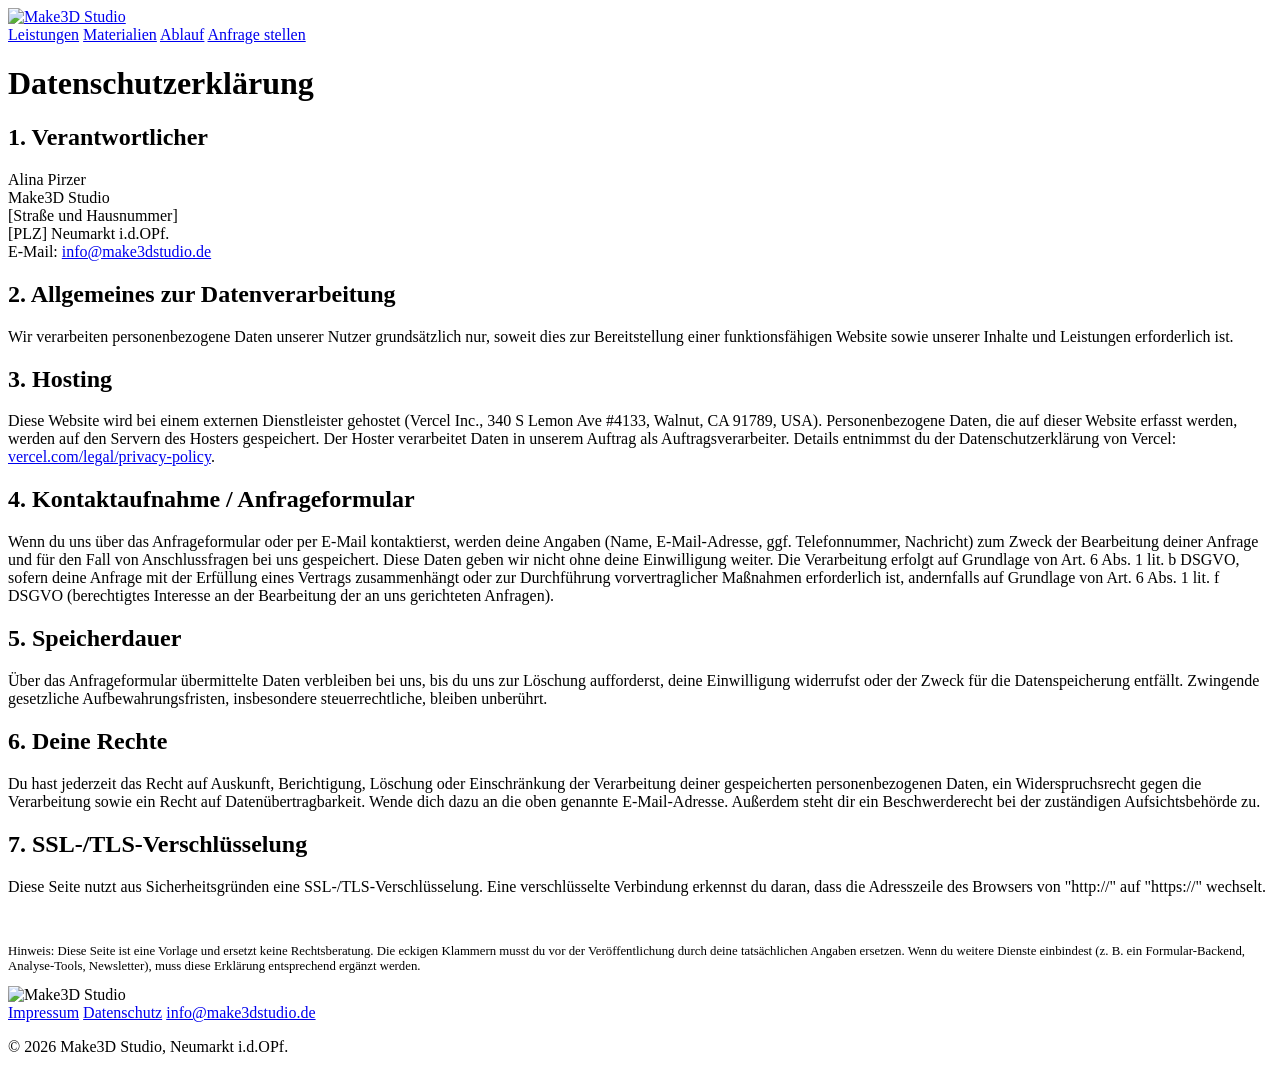
==== datenschutz.html @ de2fc303 "Add files via upload" ====
<!DOCTYPE html>
<html lang="de">
<head>
<meta charset="UTF-8">
<meta name="viewport" content="width=device-width, initial-scale=1.0">
<title>Datenschutzerklärung – Make3D Studio</title>
<link rel="icon" href="/assets/favicon.png">
<link rel="stylesheet" href="/assets/style.css">
</head>
<body>

<header class="site-header">
  <div class="wrap header-inner">
    <a href="/" class="brand"><img src="/assets/logo.png" alt="Make3D Studio" class="brand-logo"></a>
    <nav class="main-nav">
      <a href="/#leistungen">Leistungen</a>
      <a href="/#materialien">Materialien</a>
      <a href="/#ablauf">Ablauf</a>
      <a href="/#anfrage" class="nav-cta">Anfrage stellen</a>
    </nav>
  </div>
</header>

<main class="wrap legal">
  <h1>Datenschutzerklärung</h1>

  <h2>1. Verantwortlicher</h2>
  <p>
    Alina Pirzer<br>
    Make3D Studio<br>
    [Straße und Hausnummer]<br>
    [PLZ] Neumarkt i.d.OPf.<br>
    E-Mail: <a href="mailto:info@make3dstudio.de">info@make3dstudio.de</a>
  </p>

  <h2>2. Allgemeines zur Datenverarbeitung</h2>
  <p>
    Wir verarbeiten personenbezogene Daten unserer Nutzer grundsätzlich nur,
    soweit dies zur Bereitstellung einer funktionsfähigen Website sowie
    unserer Inhalte und Leistungen erforderlich ist.
  </p>

  <h2>3. Hosting</h2>
  <p>
    Diese Website wird bei einem externen Dienstleister gehostet (Vercel Inc.,
    340 S Lemon Ave #4133, Walnut, CA 91789, USA). Personenbezogene Daten, die
    auf dieser Website erfasst werden, werden auf den Servern des Hosters
    gespeichert. Der Hoster verarbeitet Daten in unserem Auftrag als
    Auftragsverarbeiter. Details entnimmst du der Datenschutzerklärung von
    Vercel: <a href="https://vercel.com/legal/privacy-policy" target="_blank" rel="noopener">vercel.com/legal/privacy-policy</a>.
  </p>

  <h2>4. Kontaktaufnahme / Anfrageformular</h2>
  <p>
    Wenn du uns über das Anfrageformular oder per E-Mail kontaktierst, werden
    deine Angaben (Name, E-Mail-Adresse, ggf. Telefonnummer, Nachricht) zum
    Zweck der Bearbeitung deiner Anfrage und für den Fall von
    Anschlussfragen bei uns gespeichert. Diese Daten geben wir nicht ohne
    deine Einwilligung weiter. Die Verarbeitung erfolgt auf Grundlage von
    Art. 6 Abs. 1 lit. b DSGVO, sofern deine Anfrage mit der Erfüllung eines
    Vertrags zusammenhängt oder zur Durchführung vorvertraglicher Maßnahmen
    erforderlich ist, andernfalls auf Grundlage von Art. 6 Abs. 1 lit. f
    DSGVO (berechtigtes Interesse an der Bearbeitung der an uns gerichteten
    Anfragen).
  </p>

  <h2>5. Speicherdauer</h2>
  <p>
    Über das Anfrageformular übermittelte Daten verbleiben bei uns, bis du
    uns zur Löschung aufforderst, deine Einwilligung widerrufst oder der
    Zweck für die Datenspeicherung entfällt. Zwingende gesetzliche
    Aufbewahrungsfristen, insbesondere steuerrechtliche, bleiben unberührt.
  </p>

  <h2>6. Deine Rechte</h2>
  <p>
    Du hast jederzeit das Recht auf Auskunft, Berichtigung, Löschung oder
    Einschränkung der Verarbeitung deiner gespeicherten personenbezogenen
    Daten, ein Widerspruchsrecht gegen die Verarbeitung sowie ein Recht auf
    Datenübertragbarkeit. Wende dich dazu an die oben genannte
    E-Mail-Adresse. Außerdem steht dir ein Beschwerderecht bei der
    zuständigen Aufsichtsbehörde zu.
  </p>

  <h2>7. SSL-/TLS-Verschlüsselung</h2>
  <p>
    Diese Seite nutzt aus Sicherheitsgründen eine SSL-/TLS-Verschlüsselung.
    Eine verschlüsselte Verbindung erkennst du daran, dass die Adresszeile
    des Browsers von "http://" auf "https://" wechselt.
  </p>

  <p style="margin-top:48px; font-size:0.8rem;">
    Hinweis: Diese Seite ist eine Vorlage und ersetzt keine Rechtsberatung.
    Die eckigen Klammern musst du vor der Veröffentlichung durch deine
    tatsächlichen Angaben ersetzen. Wenn du weitere Dienste einbindest (z. B.
    ein Formular-Backend, Analyse-Tools, Newsletter), muss diese Erklärung
    entsprechend ergänzt werden.
  </p>
</main>

<footer class="site-footer">
  <div class="wrap footer-inner">
    <img src="/assets/logo.png" alt="Make3D Studio" class="footer-logo">
    <nav class="footer-nav">
      <a href="/impressum/">Impressum</a>
      <a href="/datenschutz/">Datenschutz</a>
      <a href="mailto:info@make3dstudio.de">info@make3dstudio.de</a>
    </nav>
    <p class="footer-copy">© <span id="year"></span> Make3D Studio, Neumarkt i.d.OPf.</p>
  </div>
</footer>
<script>document.getElementById('year').textContent = new Date().getFullYear();</script>
</body>
</html>
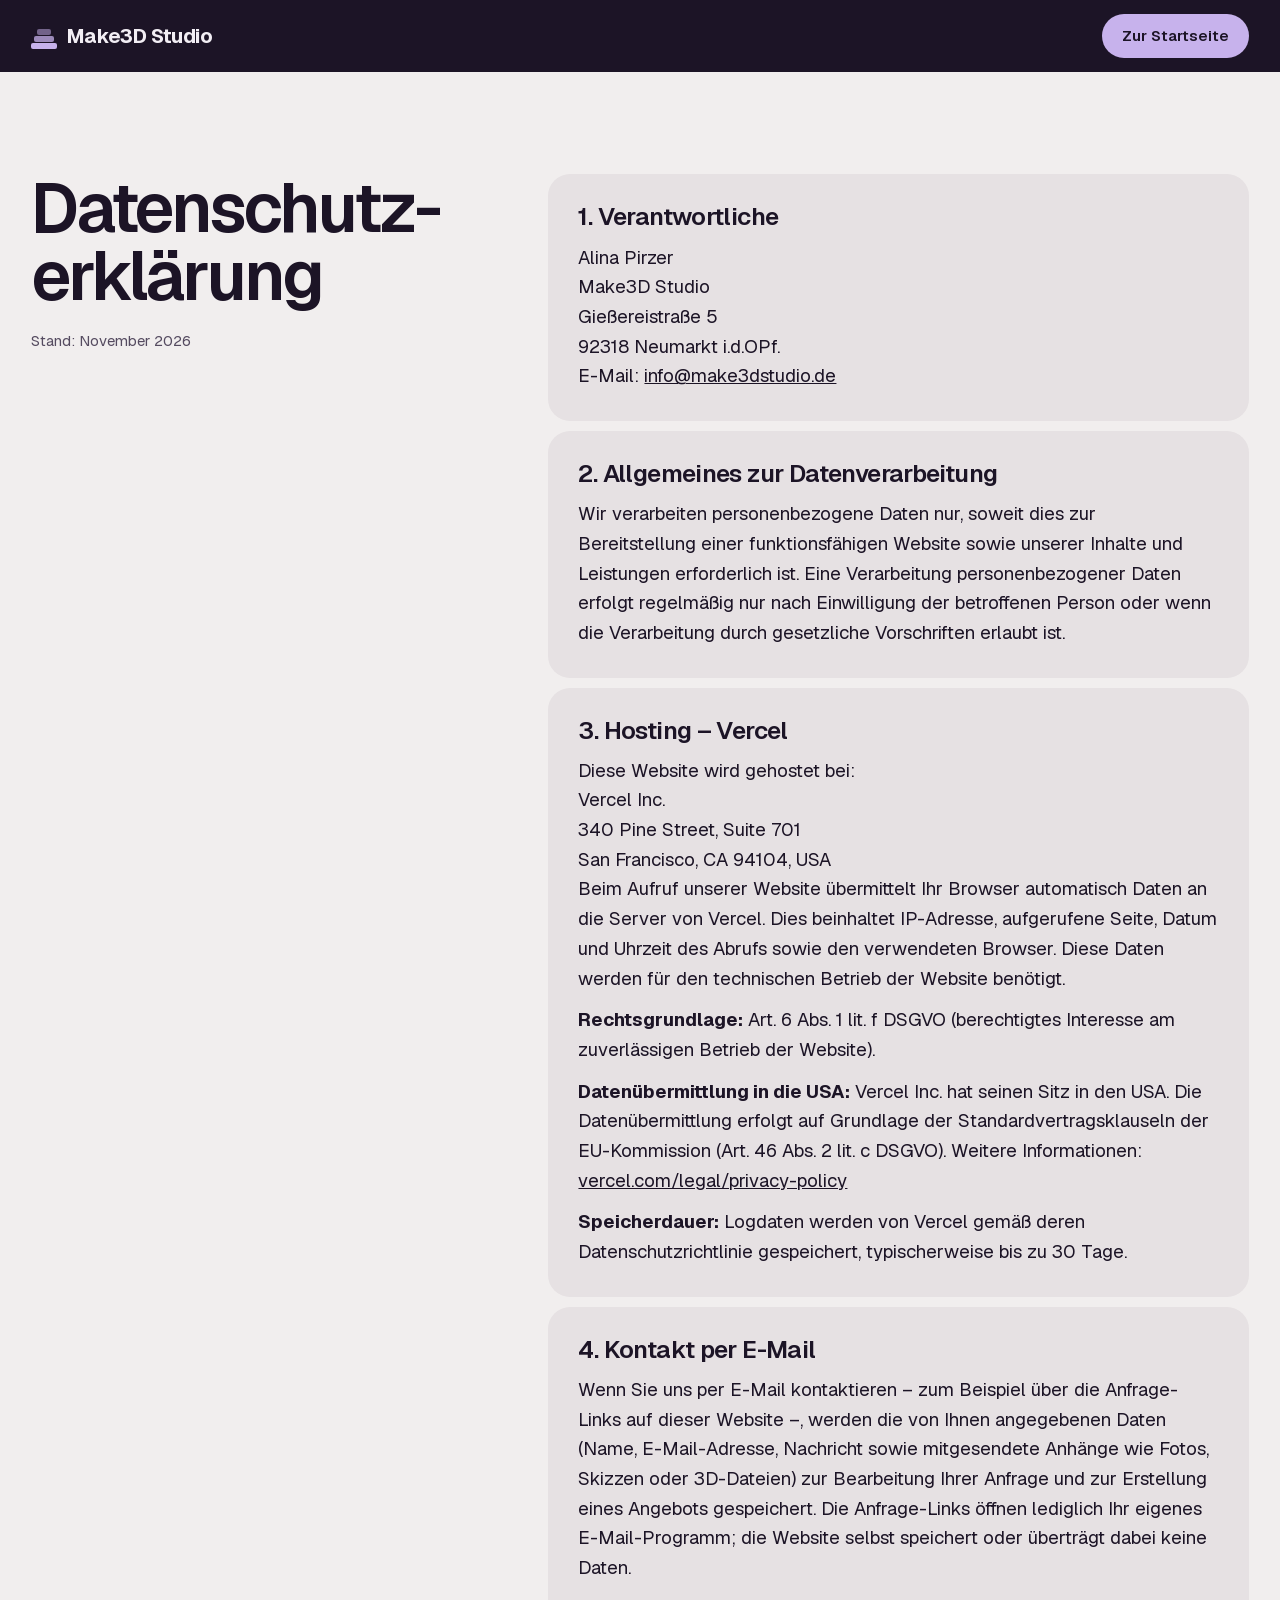
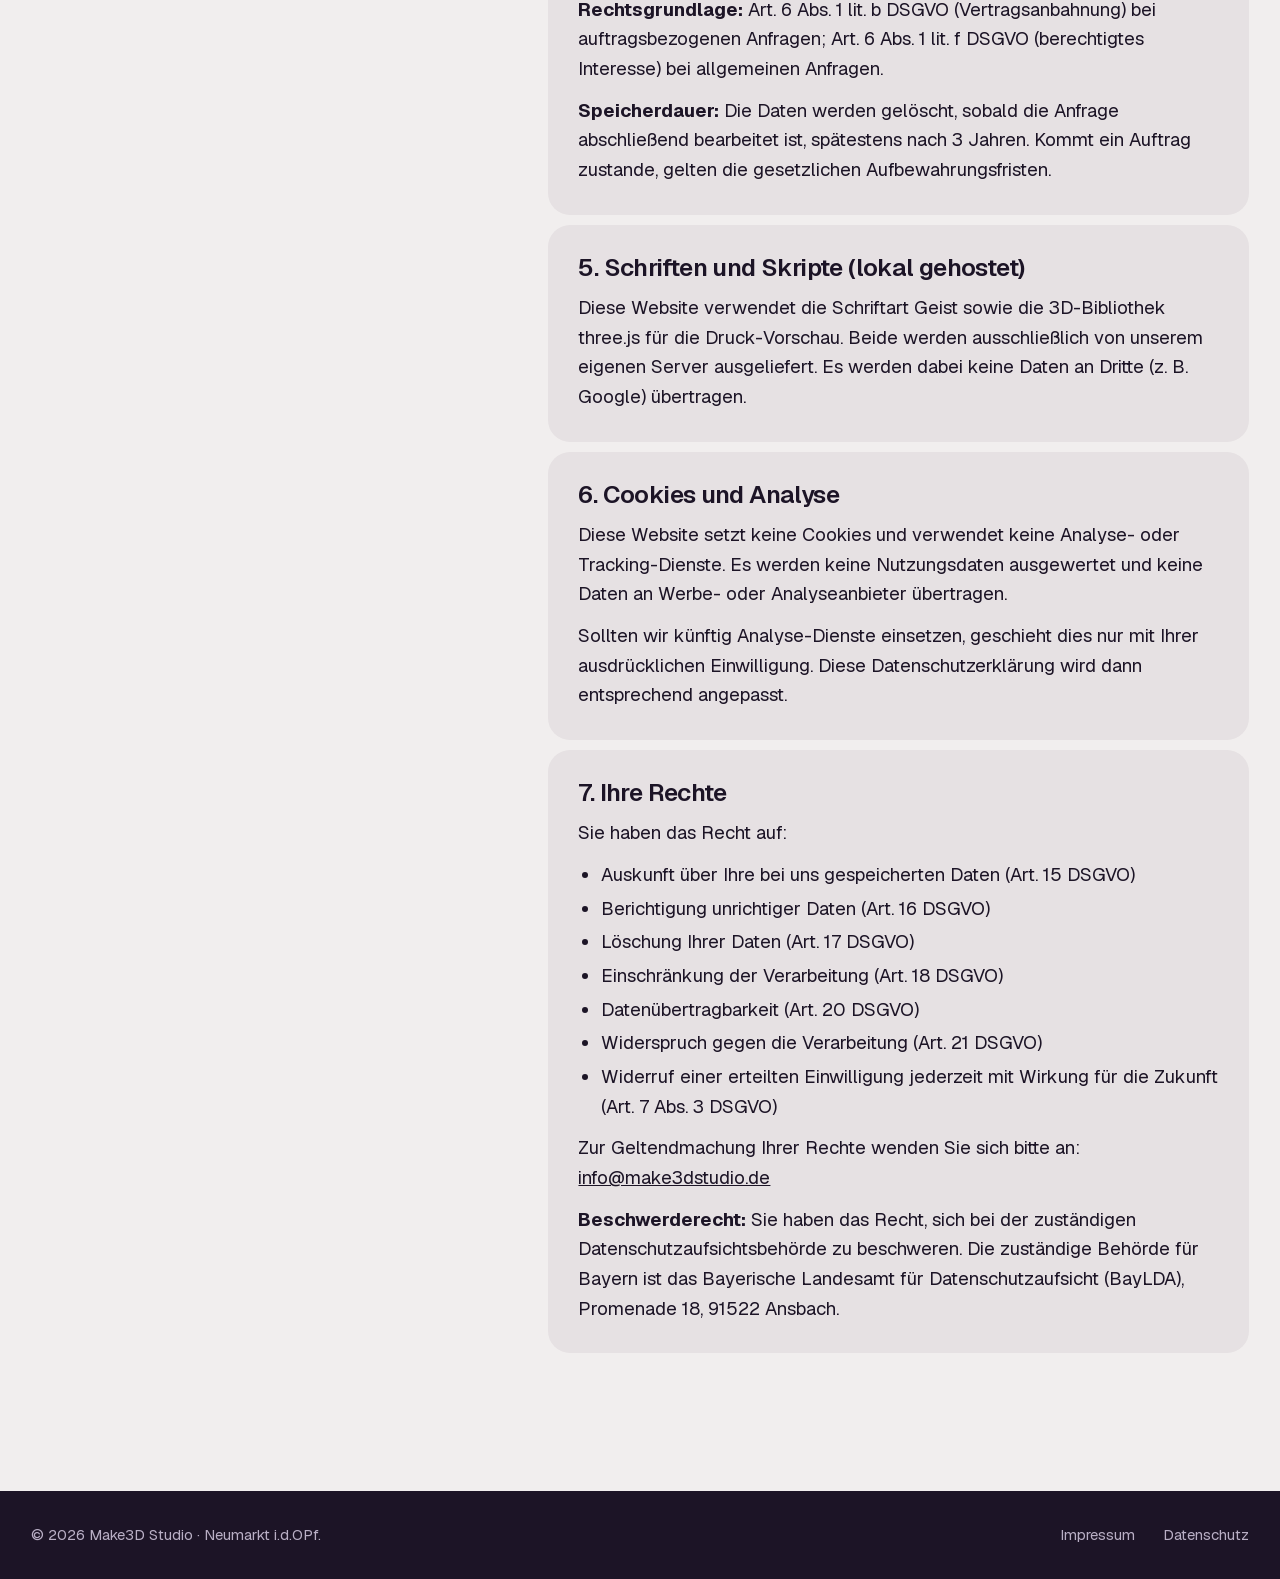
==== commit fcc36f53: "Neue Website: modernes Design mit 3D-Druck-Vorschau, Schaufenster, 3 Druckern - Komplett neues Layou" ====
--- a/datenschutz.html
+++ b/datenschutz.html
@@ -1,114 +1,98 @@
-<!DOCTYPE html>
+<!doctype html>
 <html lang="de">
 <head>
-<meta charset="UTF-8">
-<meta name="viewport" content="width=device-width, initial-scale=1.0">
-<title>Datenschutzerklärung – Make3D Studio</title>
-<link rel="icon" href="/assets/favicon.png">
-<link rel="stylesheet" href="/assets/style.css">
+<meta charset="utf-8">
+<meta name="viewport" content="width=device-width, initial-scale=1">
+<link rel="icon" href="/assets/favicon.svg" type="image/svg+xml">
+<meta name="theme-color" content="#1C1426">
+<title>Datenschutzerklärung | Make3D Studio Neumarkt</title>
+<meta name="robots" content="noindex, follow">
+<link rel="preload" href="/assets/fonts/geist-latin.woff2" as="font" type="font/woff2" crossorigin>
+<link rel="stylesheet" href="/assets/css/legal.css">
 </head>
 <body>
+<nav class="nav" aria-label="Hauptnavigation">
+  <a class="brand" href="/">
+    <svg viewBox="0 0 26 26" aria-hidden="true"><rect y="20" width="26" height="6" rx="2" fill="#C7B2EC"/><rect x="3" y="13" width="20" height="6" rx="2" fill="#C7B2EC" opacity=".75"/><rect x="6" y="6" width="14" height="6" rx="2" fill="#C7B2EC" opacity=".5"/></svg>
+    Make3D Studio
+  </a>
+  <a class="back" href="/">Zur Startseite</a>
+</nav>
 
-<header class="site-header">
-  <div class="wrap header-inner">
-    <a href="/" class="brand"><img src="/assets/logo.png" alt="Make3D Studio" class="brand-logo"></a>
-    <nav class="main-nav">
-      <a href="/#leistungen">Leistungen</a>
-      <a href="/#materialien">Materialien</a>
-      <a href="/#ablauf">Ablauf</a>
-      <a href="/#anfrage" class="nav-cta">Anfrage stellen</a>
-    </nav>
+<main>
+  <header class="legal-head">
+    <h1>Datenschutz&shy;erklärung</h1>
+    <p>Stand: November 2026</p>
+  </header>
+  <div class="legal-body">
+    <section>
+      <h2>1. Verantwortliche</h2>
+      <address>
+        Alina Pirzer<br>
+        Make3D Studio<br>
+        Gießereistraße 5<br>
+        92318 Neumarkt i.d.OPf.
+      </address>
+      <p>E-Mail: <a href="mailto:info@make3dstudio.de">info@make3dstudio.de</a></p>
+    </section>
+
+    <section>
+      <h2>2. Allgemeines zur Datenverarbeitung</h2>
+      <p>Wir verarbeiten personenbezogene Daten nur, soweit dies zur Bereitstellung einer funktionsfähigen Website sowie unserer Inhalte und Leistungen erforderlich ist. Eine Verarbeitung personenbezogener Daten erfolgt regelmäßig nur nach Einwilligung der betroffenen Person oder wenn die Verarbeitung durch gesetzliche Vorschriften erlaubt ist.</p>
+    </section>
+
+    <section>
+      <h2>3. Hosting – Vercel</h2>
+      <p>Diese Website wird gehostet bei:</p>
+      <address>Vercel Inc.<br>340 Pine Street, Suite 701<br>San Francisco, CA 94104, USA</address>
+      <p>Beim Aufruf unserer Website übermittelt Ihr Browser automatisch Daten an die Server von Vercel. Dies beinhaltet IP-Adresse, aufgerufene Seite, Datum und Uhrzeit des Abrufs sowie den verwendeten Browser. Diese Daten werden für den technischen Betrieb der Website benötigt.</p>
+      <p><strong>Rechtsgrundlage:</strong> Art. 6 Abs. 1 lit. f DSGVO (berechtigtes Interesse am zuverlässigen Betrieb der Website).</p>
+      <p><strong>Datenübermittlung in die USA:</strong> Vercel Inc. hat seinen Sitz in den USA. Die Datenübermittlung erfolgt auf Grundlage der Standardvertragsklauseln der EU-Kommission (Art. 46 Abs. 2 lit. c DSGVO). Weitere Informationen: <a href="https://vercel.com/legal/privacy-policy" rel="noopener">vercel.com/legal/privacy-policy</a></p>
+      <p><strong>Speicherdauer:</strong> Logdaten werden von Vercel gemäß deren Datenschutzrichtlinie gespeichert, typischerweise bis zu 30 Tage.</p>
+    </section>
+
+    <section>
+      <h2>4. Kontakt per E-Mail</h2>
+      <p>Wenn Sie uns per E-Mail kontaktieren – zum Beispiel über die Anfrage-Links auf dieser Website –, werden die von Ihnen angegebenen Daten (Name, E-Mail-Adresse, Nachricht sowie mitgesendete Anhänge wie Fotos, Skizzen oder 3D-Dateien) zur Bearbeitung Ihrer Anfrage und zur Erstellung eines Angebots gespeichert. Die Anfrage-Links öffnen lediglich Ihr eigenes E-Mail-Programm; die Website selbst speichert oder überträgt dabei keine Daten.</p>
+      <p><strong>Rechtsgrundlage:</strong> Art. 6 Abs. 1 lit. b DSGVO (Vertragsanbahnung) bei auftragsbezogenen Anfragen; Art. 6 Abs. 1 lit. f DSGVO (berechtigtes Interesse) bei allgemeinen Anfragen.</p>
+      <p><strong>Speicherdauer:</strong> Die Daten werden gelöscht, sobald die Anfrage abschließend bearbeitet ist, spätestens nach 3 Jahren. Kommt ein Auftrag zustande, gelten die gesetzlichen Aufbewahrungsfristen.</p>
+    </section>
+
+    <section>
+      <h2>5. Schriften und Skripte (lokal gehostet)</h2>
+      <p>Diese Website verwendet die Schriftart Geist sowie die 3D-Bibliothek three.js für die Druck-Vorschau. Beide werden ausschließlich von unserem eigenen Server ausgeliefert. Es werden dabei keine Daten an Dritte (z. B. Google) übertragen.</p>
+    </section>
+
+    <section>
+      <h2>6. Cookies und Analyse</h2>
+      <p>Diese Website setzt keine Cookies und verwendet keine Analyse- oder Tracking-Dienste. Es werden keine Nutzungsdaten ausgewertet und keine Daten an Werbe- oder Analyseanbieter übertragen.</p>
+      <p>Sollten wir künftig Analyse-Dienste einsetzen, geschieht dies nur mit Ihrer ausdrücklichen Einwilligung. Diese Datenschutzerklärung wird dann entsprechend angepasst.</p>
+    </section>
+
+    <section>
+      <h2>7. Ihre Rechte</h2>
+      <p>Sie haben das Recht auf:</p>
+      <ul>
+        <li>Auskunft über Ihre bei uns gespeicherten Daten (Art. 15 DSGVO)</li>
+        <li>Berichtigung unrichtiger Daten (Art. 16 DSGVO)</li>
+        <li>Löschung Ihrer Daten (Art. 17 DSGVO)</li>
+        <li>Einschränkung der Verarbeitung (Art. 18 DSGVO)</li>
+        <li>Datenübertragbarkeit (Art. 20 DSGVO)</li>
+        <li>Widerspruch gegen die Verarbeitung (Art. 21 DSGVO)</li>
+        <li>Widerruf einer erteilten Einwilligung jederzeit mit Wirkung für die Zukunft (Art. 7 Abs. 3 DSGVO)</li>
+      </ul>
+      <p>Zur Geltendmachung Ihrer Rechte wenden Sie sich bitte an: <a href="mailto:info@make3dstudio.de">info@make3dstudio.de</a></p>
+      <p><strong>Beschwerderecht:</strong> Sie haben das Recht, sich bei der zuständigen Datenschutzaufsichtsbehörde zu beschweren. Die zuständige Behörde für Bayern ist das Bayerische Landesamt für Datenschutzaufsicht (BayLDA), Promenade 18, 91522 Ansbach.</p>
+    </section>
   </div>
-</header>
-
-<main class="wrap legal">
-  <h1>Datenschutzerklärung</h1>
-
-  <h2>1. Verantwortlicher</h2>
-  <p>
-    Alina Pirzer<br>
-    Make3D Studio<br>
-    [Straße und Hausnummer]<br>
-    [PLZ] Neumarkt i.d.OPf.<br>
-    E-Mail: <a href="mailto:info@make3dstudio.de">info@make3dstudio.de</a>
-  </p>
-
-  <h2>2. Allgemeines zur Datenverarbeitung</h2>
-  <p>
-    Wir verarbeiten personenbezogene Daten unserer Nutzer grundsätzlich nur,
-    soweit dies zur Bereitstellung einer funktionsfähigen Website sowie
-    unserer Inhalte und Leistungen erforderlich ist.
-  </p>
-
-  <h2>3. Hosting</h2>
-  <p>
-    Diese Website wird bei einem externen Dienstleister gehostet (Vercel Inc.,
-    340 S Lemon Ave #4133, Walnut, CA 91789, USA). Personenbezogene Daten, die
-    auf dieser Website erfasst werden, werden auf den Servern des Hosters
-    gespeichert. Der Hoster verarbeitet Daten in unserem Auftrag als
-    Auftragsverarbeiter. Details entnimmst du der Datenschutzerklärung von
-    Vercel: <a href="https://vercel.com/legal/privacy-policy" target="_blank" rel="noopener">vercel.com/legal/privacy-policy</a>.
-  </p>
-
-  <h2>4. Kontaktaufnahme / Anfrageformular</h2>
-  <p>
-    Wenn du uns über das Anfrageformular oder per E-Mail kontaktierst, werden
-    deine Angaben (Name, E-Mail-Adresse, ggf. Telefonnummer, Nachricht) zum
-    Zweck der Bearbeitung deiner Anfrage und für den Fall von
-    Anschlussfragen bei uns gespeichert. Diese Daten geben wir nicht ohne
-    deine Einwilligung weiter. Die Verarbeitung erfolgt auf Grundlage von
-    Art. 6 Abs. 1 lit. b DSGVO, sofern deine Anfrage mit der Erfüllung eines
-    Vertrags zusammenhängt oder zur Durchführung vorvertraglicher Maßnahmen
-    erforderlich ist, andernfalls auf Grundlage von Art. 6 Abs. 1 lit. f
-    DSGVO (berechtigtes Interesse an der Bearbeitung der an uns gerichteten
-    Anfragen).
-  </p>
-
-  <h2>5. Speicherdauer</h2>
-  <p>
-    Über das Anfrageformular übermittelte Daten verbleiben bei uns, bis du
-    uns zur Löschung aufforderst, deine Einwilligung widerrufst oder der
-    Zweck für die Datenspeicherung entfällt. Zwingende gesetzliche
-    Aufbewahrungsfristen, insbesondere steuerrechtliche, bleiben unberührt.
-  </p>
-
-  <h2>6. Deine Rechte</h2>
-  <p>
-    Du hast jederzeit das Recht auf Auskunft, Berichtigung, Löschung oder
-    Einschränkung der Verarbeitung deiner gespeicherten personenbezogenen
-    Daten, ein Widerspruchsrecht gegen die Verarbeitung sowie ein Recht auf
-    Datenübertragbarkeit. Wende dich dazu an die oben genannte
-    E-Mail-Adresse. Außerdem steht dir ein Beschwerderecht bei der
-    zuständigen Aufsichtsbehörde zu.
-  </p>
-
-  <h2>7. SSL-/TLS-Verschlüsselung</h2>
-  <p>
-    Diese Seite nutzt aus Sicherheitsgründen eine SSL-/TLS-Verschlüsselung.
-    Eine verschlüsselte Verbindung erkennst du daran, dass die Adresszeile
-    des Browsers von "http://" auf "https://" wechselt.
-  </p>
-
-  <p style="margin-top:48px; font-size:0.8rem;">
-    Hinweis: Diese Seite ist eine Vorlage und ersetzt keine Rechtsberatung.
-    Die eckigen Klammern musst du vor der Veröffentlichung durch deine
-    tatsächlichen Angaben ersetzen. Wenn du weitere Dienste einbindest (z. B.
-    ein Formular-Backend, Analyse-Tools, Newsletter), muss diese Erklärung
-    entsprechend ergänzt werden.
-  </p>
 </main>
 
-<footer class="site-footer">
-  <div class="wrap footer-inner">
-    <img src="/assets/logo.png" alt="Make3D Studio" class="footer-logo">
-    <nav class="footer-nav">
-      <a href="/impressum/">Impressum</a>
-      <a href="/datenschutz/">Datenschutz</a>
-      <a href="mailto:info@make3dstudio.de">info@make3dstudio.de</a>
-    </nav>
-    <p class="footer-copy">© <span id="year"></span> Make3D Studio, Neumarkt i.d.OPf.</p>
-  </div>
+<footer class="foot">
+  <span>© 2026 Make3D Studio · Neumarkt i.d.OPf.</span>
+  <ul>
+    <li><a href="/impressum/">Impressum</a></li>
+    <li><a href="/datenschutz/" aria-current="page">Datenschutz</a></li>
+  </ul>
 </footer>
-<script>document.getElementById('year').textContent = new Date().getFullYear();</script>
 </body>
 </html>
--- a/assets/css/legal.css
+++ b/assets/css/legal.css
@@ -0,0 +1,36 @@
+@font-face{font-family:"Geist";font-style:normal;font-weight:300 700;font-display:swap;src:url(../fonts/geist-latin.woff2) format("woff2")}
+:root{--dark:#1C1426;--dark-2:#281D35;--on-dark:#F2EEF4;--on-dark-2:#B9AFC5;--bg:#F1EEEE;--tone:#E6E1E3;--ink:#1C1426;--muted:#554B60;--accent:#C7B2EC;--accent-deep:#7A5BA8;--m:clamp(16px,2.4vw,40px)}
+*{box-sizing:border-box;margin:0;padding:0}
+html{-webkit-text-size-adjust:100%}
+body{background:var(--bg);color:var(--ink);font-family:"Geist",system-ui,sans-serif;font-size:clamp(1.0625rem,1rem + .2vw,1.1875rem);line-height:1.6;-webkit-font-smoothing:antialiased}
+a{color:inherit}
+:focus-visible{outline:3px solid var(--accent-deep);outline-offset:3px}
+.nav{position:sticky;top:0;z-index:20;background:var(--dark);color:var(--on-dark);display:flex;align-items:center;justify-content:space-between;gap:24px;height:72px;padding:0 var(--m)}
+.brand{white-space:nowrap;font-weight:700;font-size:1.25rem;letter-spacing:-0.03em;text-decoration:none;display:flex;align-items:center;gap:10px}
+.brand svg{width:26px;height:26px}
+.back{display:inline-flex;align-items:center;min-height:44px;padding:0 20px;border-radius:999px;background:var(--accent);color:var(--ink);font-weight:600;font-size:.9375rem;text-decoration:none;white-space:nowrap;transition:transform .2s}
+.back:hover{transform:translateY(-2px)}
+main{padding:clamp(56px,8vw,120px) var(--m) clamp(80px,10vw,160px);display:grid;grid-template-columns:repeat(12,minmax(0,1fr));column-gap:24px}
+.legal-head{grid-column:1 / 5;align-self:start;position:sticky;top:112px}
+.legal-head h1{font-size:clamp(2.5rem,1.4rem + 3.6vw,5rem);font-weight:600;letter-spacing:-0.045em;line-height:.98}
+.legal-head p{margin-top:20px;color:var(--muted);font-size:.9375rem}
+.legal-body{grid-column:6 / 13;max-width:68ch}
+.legal-body section{background:var(--tone);border-radius:22px;padding:28px 30px 30px;margin-bottom:10px}
+.legal-body h2{font-size:clamp(1.25rem,1.05rem + .6vw,1.6rem);font-weight:600;letter-spacing:-0.025em;line-height:1.15;margin-bottom:12px}
+.legal-body p+p,.legal-body p+ul,.legal-body ul+p{margin-top:12px}
+.legal-body ul{padding-left:1.2em}
+.legal-body li{margin-top:4px}
+.legal-body address{font-style:normal}
+.foot{background:var(--dark);color:var(--on-dark-2);padding:32px var(--m);display:flex;justify-content:space-between;flex-wrap:wrap;gap:16px 28px;font-size:.9375rem}
+.foot ul{list-style:none;display:flex;flex-wrap:wrap;gap:8px 28px}
+.foot a{text-decoration:none}
+.foot a:hover{color:var(--on-dark)}
+@media (max-width:900px){
+  .legal-head,.legal-body{grid-column:1 / 13}
+  .legal-head{position:static;margin-bottom:40px}
+}
+@media (max-width:600px){
+  .nav{height:64px}
+  .brand{font-size:1.125rem}
+  .legal-body section{padding:22px 20px 24px;border-radius:18px}
+}
